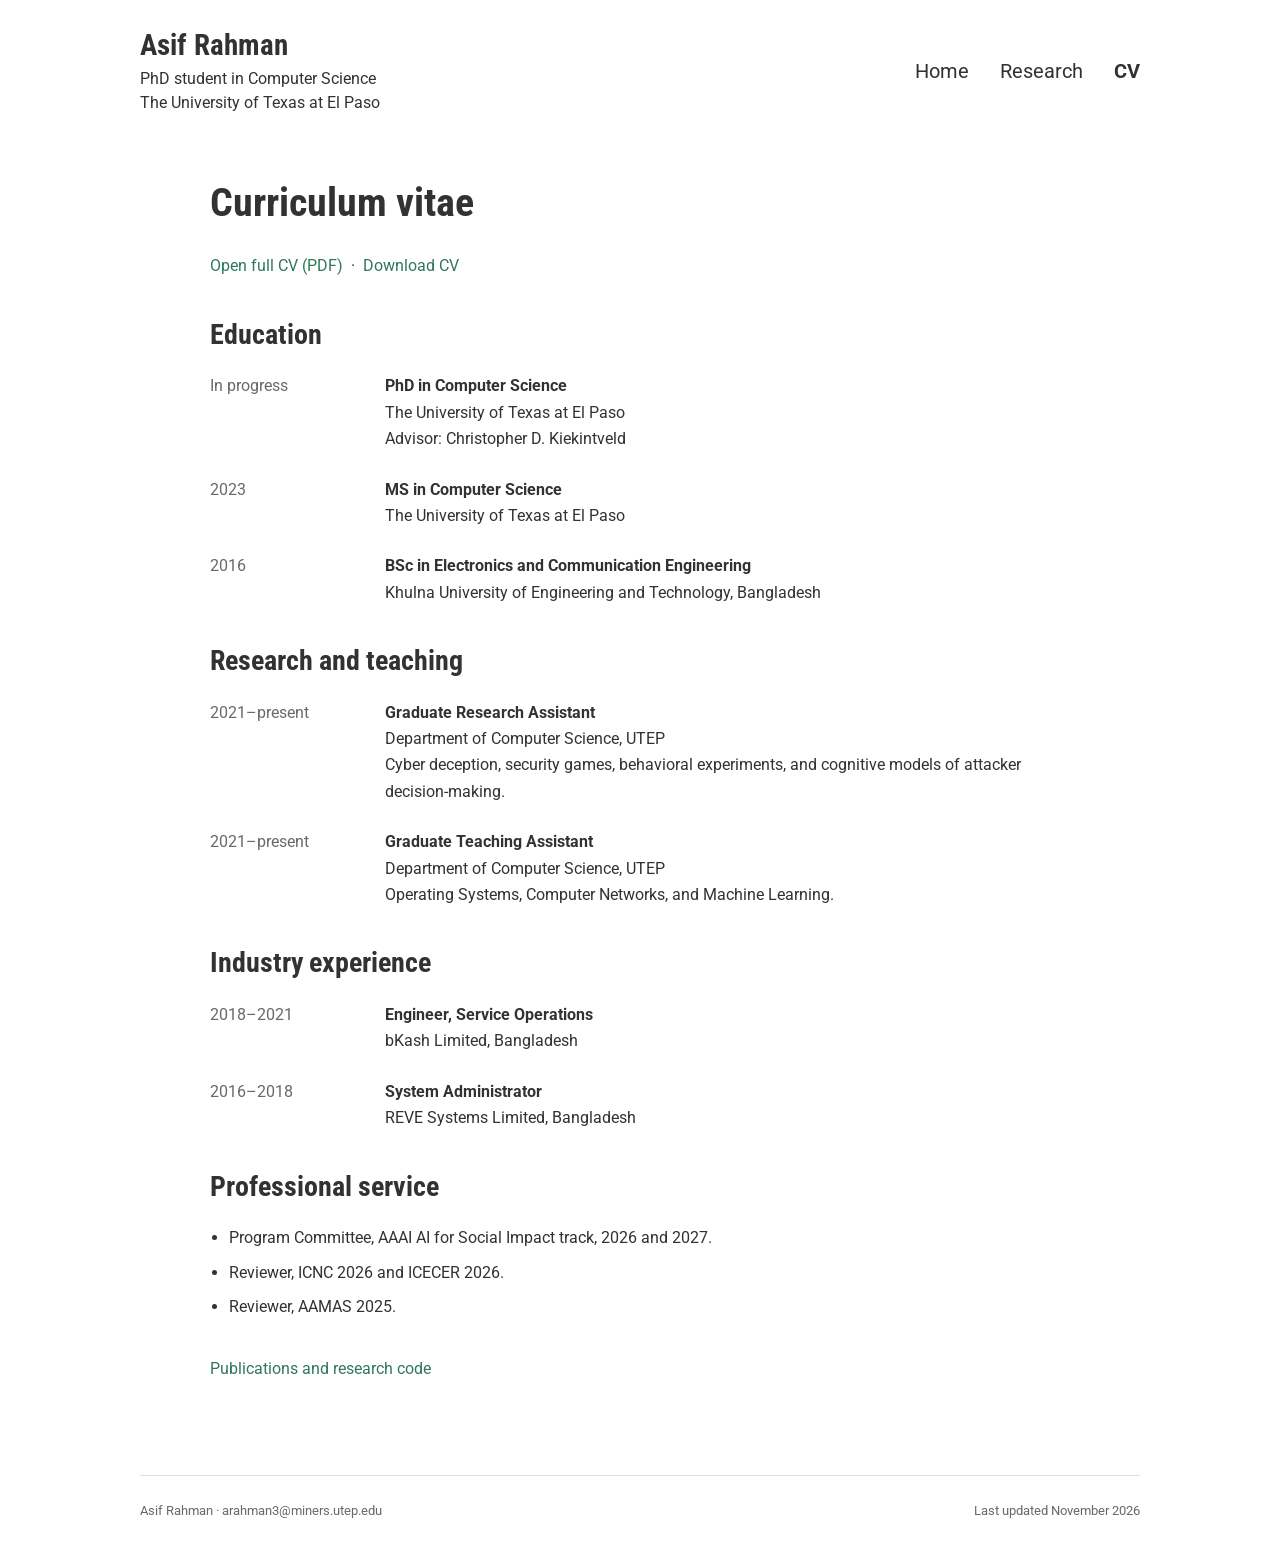
==== cv.html @ eb742c4e "Add files via upload" ====
<!doctype html>
<html lang="en">
<head>
  <meta charset="utf-8">
  <meta name="viewport" content="width=device-width, initial-scale=1">
  <title>Curriculum vitae | Asif Rahman</title>
  <meta name="description" content="Education, research, teaching, and professional experience of Asif Rahman. Download the full CV.">
  <meta name="author" content="Asif Rahman">
  <link rel="canonical" href="https://asifrahman.is-a.dev/cv.html">
  <meta name="theme-color" content="#31785a">
  <link rel="icon" href="assets/favicon.svg" type="image/svg+xml">
  <link rel="stylesheet" href="fonts.css">
  <link rel="stylesheet" href="style.css">
</head>
<body>
<a class="skip-link" href="#main">Skip to content</a>
<div class="site-width">
  <header class="site-header">
    <div><a class="site-name" href="index.html">Asif Rahman</a>
      <p class="site-description">PhD student in Computer Science<br>The University of Texas at El Paso</p></div>
    <nav aria-label="Main navigation"><ul class="primary-nav"><li><a href="index.html">Home</a></li><li><a href="research.html">Research</a></li><li><a href="cv.html" aria-current="page">CV</a></li></ul></nav>
  </header>
<main id="main" class="reading-width">
  <h1>Curriculum vitae</h1>
  <p class="cv-download"><a href="CV.pdf">Open full CV (PDF)</a> &nbsp;·&nbsp; <a href="CV.pdf" download="Asif_Rahman_CV.pdf">Download CV</a></p>
  <section class="cv-section" aria-labelledby="education-heading">
    <h2 id="education-heading">Education</h2>
    <div class="cv-row"><span class="cv-date">In progress</span><div><strong>PhD in Computer Science</strong><p>The University of Texas at El Paso</p><p>Advisor: Christopher D. Kiekintveld</p></div></div>
    <div class="cv-row"><time datetime="2023">2023</time><div><strong>MS in Computer Science</strong><p>The University of Texas at El Paso</p></div></div>
    <div class="cv-row"><time datetime="2016">2016</time><div><strong>BSc in Electronics and Communication Engineering</strong><p>Khulna University of Engineering and Technology, Bangladesh</p></div></div>
  </section>
  <section class="cv-section" aria-labelledby="experience-heading">
    <h2 id="experience-heading">Research and teaching</h2>
    <div class="cv-row"><span class="cv-date">2021–present</span><div><strong>Graduate Research Assistant</strong><p>Department of Computer Science, UTEP</p><p>Cyber deception, security games, behavioral experiments, and cognitive models of attacker decision-making.</p></div></div>
    <div class="cv-row"><span class="cv-date">2021–present</span><div><strong>Graduate Teaching Assistant</strong><p>Department of Computer Science, UTEP</p><p>Operating Systems, Computer Networks, and Machine Learning.</p></div></div>
  </section>
  <section class="cv-section" aria-labelledby="industry-heading">
    <h2 id="industry-heading">Industry experience</h2>
    <div class="cv-row"><span class="cv-date">2018–2021</span><div><strong>Engineer, Service Operations</strong><p>bKash Limited, Bangladesh</p></div></div>
    <div class="cv-row"><span class="cv-date">2016–2018</span><div><strong>System Administrator</strong><p>REVE Systems Limited, Bangladesh</p></div></div>
  </section>
  <section class="cv-section" aria-labelledby="service-heading">
    <h2 id="service-heading">Professional service</h2>
    <ul class="service-list"><li>Program Committee, AAAI AI for Social Impact track, 2026 and 2027.</li><li>Reviewer, ICNC 2026 and ICECER 2026.</li><li>Reviewer, AAMAS 2025.</li></ul>
  </section>
  <p class="back-link"><a href="research.html#publications">Publications and research code</a></p>
</main>
  <footer class="site-footer" id="contact">
    <p>Asif Rahman · <a href="mailto:arahman3@miners.utep.edu">arahman3@miners.utep.edu</a></p>
    <p>Last updated November 2026</p>
  </footer>
</div>
</body>
</html>
---- fonts.css ----
@font-face {
  font-family: 'Site Roboto';
  font-style: normal;
  font-weight: 400;
  font-stretch: normal;
  font-display: swap;
  src: url(assets/roboto-regular.ttf) format('truetype');
}
@font-face {
  font-family: 'Site Roboto';
  font-style: normal;
  font-weight: 700;
  font-stretch: normal;
  font-display: swap;
  src: url(assets/roboto-bold.ttf) format('truetype');
}
@font-face {
  font-family: 'Site Condensed';
  font-style: normal;
  font-weight: 700;
  font-display: swap;
  src: url(assets/roboto-condensed-bold.ttf) format('truetype');
}
---- style.css ----
/* Shared layout. Edit the colors and spacing here. */
:root {
  --ink: #303330;
  --muted: #666b67;
  --green: #31785a;
  --line: #dedfdd;
}
* { box-sizing: border-box; }
html { scroll-padding-top: 28px; }
body { margin: 0; color: var(--ink); background: #fff; font-family: "Site Roboto", Arial, Helvetica, sans-serif; font-size: 16px; line-height: 1.65; }
a { color: var(--green); text-decoration: none; text-underline-offset: .18em; }
a:hover { text-decoration: underline; }
a:focus-visible, summary:focus-visible { outline: 2px solid var(--green); outline-offset: 5px; }
p { margin: 0 0 22px; }
strong { font-weight: 700; }
img { display: block; max-width: 100%; }
.site-width { width: min(100% - 56px, 1000px); margin-inline: auto; }
.site-header { display: flex; justify-content: space-between; align-items: center; gap: 36px; padding-top: 27px; margin-bottom: 64px; }
.site-name { display: inline-block; font-family: "Site Condensed", "Arial Narrow", Arial, sans-serif; font-size: 29px; font-weight: 700; line-height: 1.25; color: var(--ink); }
.site-name:hover { text-decoration: none; color: var(--green); }
.site-description { margin: 4px 0 0; font-size: 16px; line-height: 1.5; }
.primary-nav { display: flex; align-items: center; gap: 31px; flex-shrink: 0; padding: 0; margin: 0; list-style: none; }
.primary-nav a { color: var(--ink); font-size: 20px; line-height: 1.4; }
.primary-nav a[aria-current="page"] { font-weight: 700; }
.primary-nav a:hover { color: var(--green); }
.skip-link { position: absolute; left: 20px; top: -100px; padding: 8px 16px; background: #fff; z-index: 10; }
.skip-link:focus { top: 8px; }
.visually-hidden { position: absolute; width: 1px; height: 1px; overflow: hidden; clip-path: inset(50%); white-space: nowrap; }
.intro { display: grid; grid-template-columns: 300px minmax(0, 1fr); gap: 48px; align-items: start; }
.portrait { width: 300px; height: auto; }
.email { display: inline-block; margin-top: 20px; font-size: 14px; color: var(--ink); overflow-wrap: anywhere; }
.social-links { display: flex; gap: 17px; margin-top: 20px; }
.social-links a { width: 37px; height: 37px; display: inline-flex; align-items: center; justify-content: center; border-radius: 50%; background: var(--green); color: white; }
.social-links a:hover { background: #225b42; text-decoration: none; }
.social-links svg { width: 23px; height: 23px; fill: currentColor; }
.scholar-icon { font-family: Georgia, serif; font-size: 29px; font-weight: 700; line-height: 1; }
.linkedin-icon { font-family: Arial, sans-serif; font-size: 22px; font-weight: 700; line-height: 1; }
.orcid-icon { font-family: Arial, sans-serif; font-size: 21px; line-height: 1; letter-spacing: -1px; }
.bio p { margin-bottom: 23px; }
.bio p:last-child { margin-bottom: 0; }
.section-rule { max-width: 740px; margin: 62px auto 58px; border: 0; border-top: 1px solid var(--line); }
h1, h2 { font-family: "Site Condensed", "Arial Narrow", Arial, sans-serif; font-weight: 700; line-height: 1.2; }
h1 { font-size: 40px; margin: 0 0 26px; }
h2 { font-size: 34px; margin: 0 0 28px; }
h3 { font-size: 18px; line-height: 1.5; margin: 0 0 8px; }
.news-section { max-width: 860px; margin: 0 auto; }
.news-list { list-style: none; margin: 0; padding: 0; }
.news-list li { display: grid; grid-template-columns: 145px minmax(0, 1fr); gap: 36px; padding: 0 0 27px; }
.news-list time { font-weight: 700; }
.news-list p { margin: 0; }
.news-list .news-empty { display: block; }
.news-intro { color: var(--muted); margin: -12px 0 28px; }
.news-archive-link { margin: 0; }
.text-link { display: inline-block; margin-top: 4px; }
.site-footer { border-top: 1px solid var(--line); margin-top: 70px; padding: 24px 0 30px; display: flex; gap: 20px; justify-content: space-between; color: var(--muted); font-size: 13px; }
.site-footer p { margin: 0; }
.site-footer a { color: var(--muted); }
.reading-width { max-width: 860px; margin-inline: auto; }
.section-nav { display: flex; flex-wrap: wrap; gap: 12px 26px; margin: 28px 0 38px; padding-bottom: 22px; border-bottom: 1px solid var(--line); }
.research-themes { margin-bottom: 48px; }
.research-themes p { margin-bottom: 23px; }
.publication-year { font-size: 26px; color: var(--muted); margin-top: 36px; margin-bottom: 22px; }
.publication { margin-bottom: 32px; scroll-margin-top: 28px; }
.publication h3 { font-size: 18px; margin-bottom: 7px; }
.publication p { margin-bottom: 3px; }
.venue { font-style: italic; }
.paper-links { display: flex; flex-wrap: wrap; gap: 18px; margin-top: 7px; font-size: 15px; }
.publication-section > h2 { margin-bottom: 14px; }
.publication-section > p { margin-bottom: 24px; }
.projects-section { border-top: 1px solid var(--line); padding-top: 42px; margin-top: 48px; }
.project { margin-bottom: 28px; }
.project h3 { font-size: 18px; }
.project p { margin-bottom: 5px; }
.cv-download { margin-bottom: 36px; }
.cv-section { margin-top: 38px; }
.cv-section h2 { font-size: 28px; margin-bottom: 22px; }
.cv-row { display: grid; grid-template-columns: 145px minmax(0, 1fr); gap: 30px; margin-bottom: 24px; }
.cv-row time, .cv-date { color: var(--muted); }
.cv-row p { margin: 0; }
.service-list { padding-left: 19px; }
.service-list li { margin-bottom: 8px; }
.back-link { display: inline-block; margin-top: 20px; }
@media (min-width: 1400px) {
  .site-header { margin-bottom: 68px; }
}
@media (max-width: 800px) {
  .site-header { align-items: flex-start; gap: 25px; }
  .primary-nav { gap: 20px; padding-top: 8px; }
  .primary-nav a { font-size: 18px; }
  .site-description { max-width: 340px; }
  .intro { grid-template-columns: 240px minmax(0, 1fr); gap: 32px; }
  .portrait { width: 240px; height: auto; }
  .email { font-size: 12px; }
  .news-list li { grid-template-columns: 130px minmax(0, 1fr); gap: 22px; }
}
@media (max-width: 620px) {
  .site-width { width: calc(100% - 40px); }
  .site-header { display: block; padding-top: 24px; margin-bottom: 34px; }
  .site-name { font-size: 29px; }
  .site-description { max-width: 340px; font-size: 15px; }
  .primary-nav { margin-top: 22px; padding: 0; gap: 12px 21px; flex-wrap: wrap; }
  .primary-nav a { font-size: 17px; }
  .intro { display: block; }
  .profile { max-width: 300px; margin: 0 auto 34px; }
  .portrait { width: 300px; height: auto; }
  .email { font-size: 14px; }
  .bio { font-size: 16px; }
  .section-rule { margin: 40px auto 35px; }
  h1 { font-size: 34px; }
  h2 { font-size: 31px; }
  .news-list li { display: block; padding-bottom: 24px; }
  .news-list time { display: block; margin-bottom: 5px; font-size: 15px; }
  .site-footer { display: block; margin-top: 40px; padding-top: 20px; }
  .site-footer p + p { margin-top: 6px; }
  .cv-row { display: block; }
  .cv-row time, .cv-date { display: block; margin-bottom: 3px; font-size: 15px; }
  .section-nav { gap: 10px 19px; }
}
@media print {
  .site-width { width: 100%; }
  .site-header { margin-bottom: 30px; }
  .primary-nav, .social-links, .skip-link, .section-nav, .cv-download { display: none; }
  body { font-size: 11pt; }
  a { color: inherit; text-decoration: none; }
  .publication, .cv-row { break-inside: avoid; }
  .site-footer { margin-top: 30px; }
}
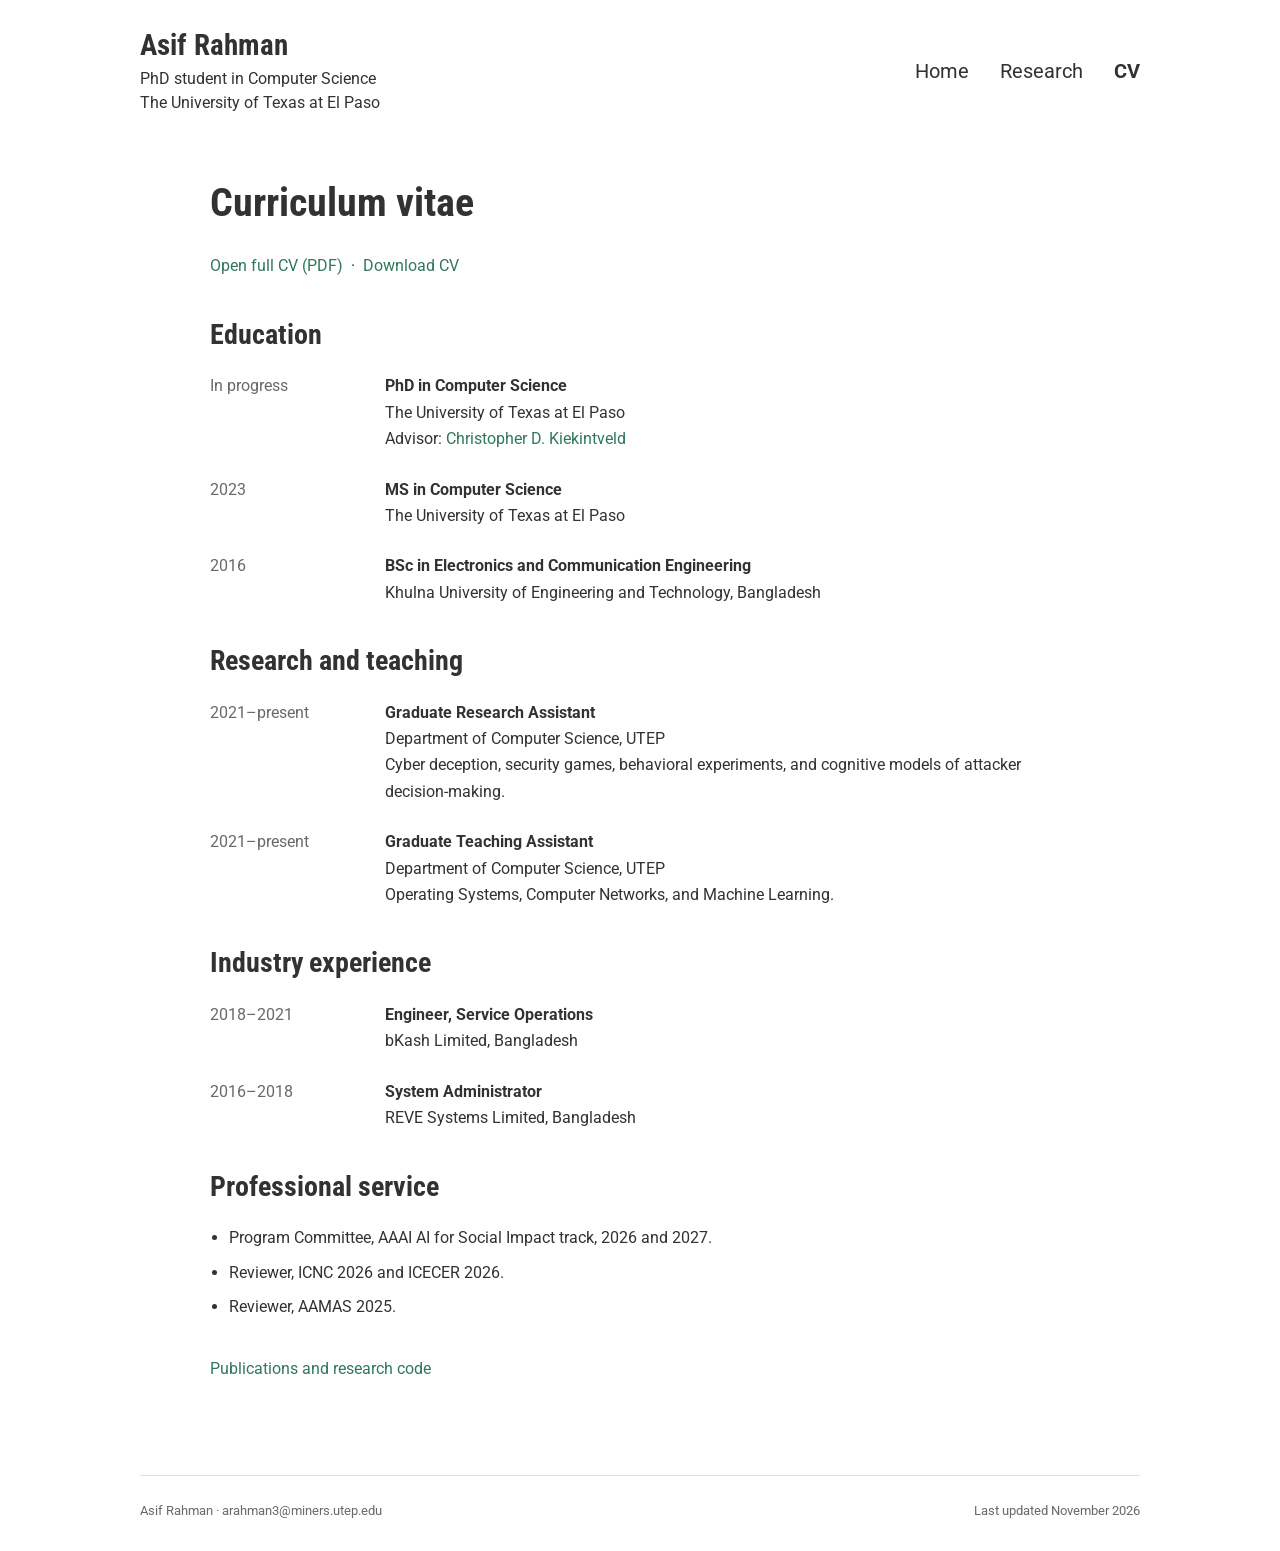
==== commit ee3f8827: "Add hyperlink to PhD advisor in CV" ====
--- a/cv.html
+++ b/cv.html
@@ -25,7 +25,7 @@
   <p class="cv-download"><a href="CV.pdf">Open full CV (PDF)</a> &nbsp;·&nbsp; <a href="CV.pdf" download="Asif_Rahman_CV.pdf">Download CV</a></p>
   <section class="cv-section" aria-labelledby="education-heading">
     <h2 id="education-heading">Education</h2>
-    <div class="cv-row"><span class="cv-date">In progress</span><div><strong>PhD in Computer Science</strong><p>The University of Texas at El Paso</p><p>Advisor: Christopher D. Kiekintveld</p></div></div>
+    <div class="cv-row"><span class="cv-date">In progress</span><div><strong>PhD in Computer Science</strong><p>The University of Texas at El Paso</p><p>Advisor: <a href="https://www.cs.utep.edu/kiekintveld/">Christopher D. Kiekintveld</a></p></div></div>
     <div class="cv-row"><time datetime="2023">2023</time><div><strong>MS in Computer Science</strong><p>The University of Texas at El Paso</p></div></div>
     <div class="cv-row"><time datetime="2016">2016</time><div><strong>BSc in Electronics and Communication Engineering</strong><p>Khulna University of Engineering and Technology, Bangladesh</p></div></div>
   </section>
